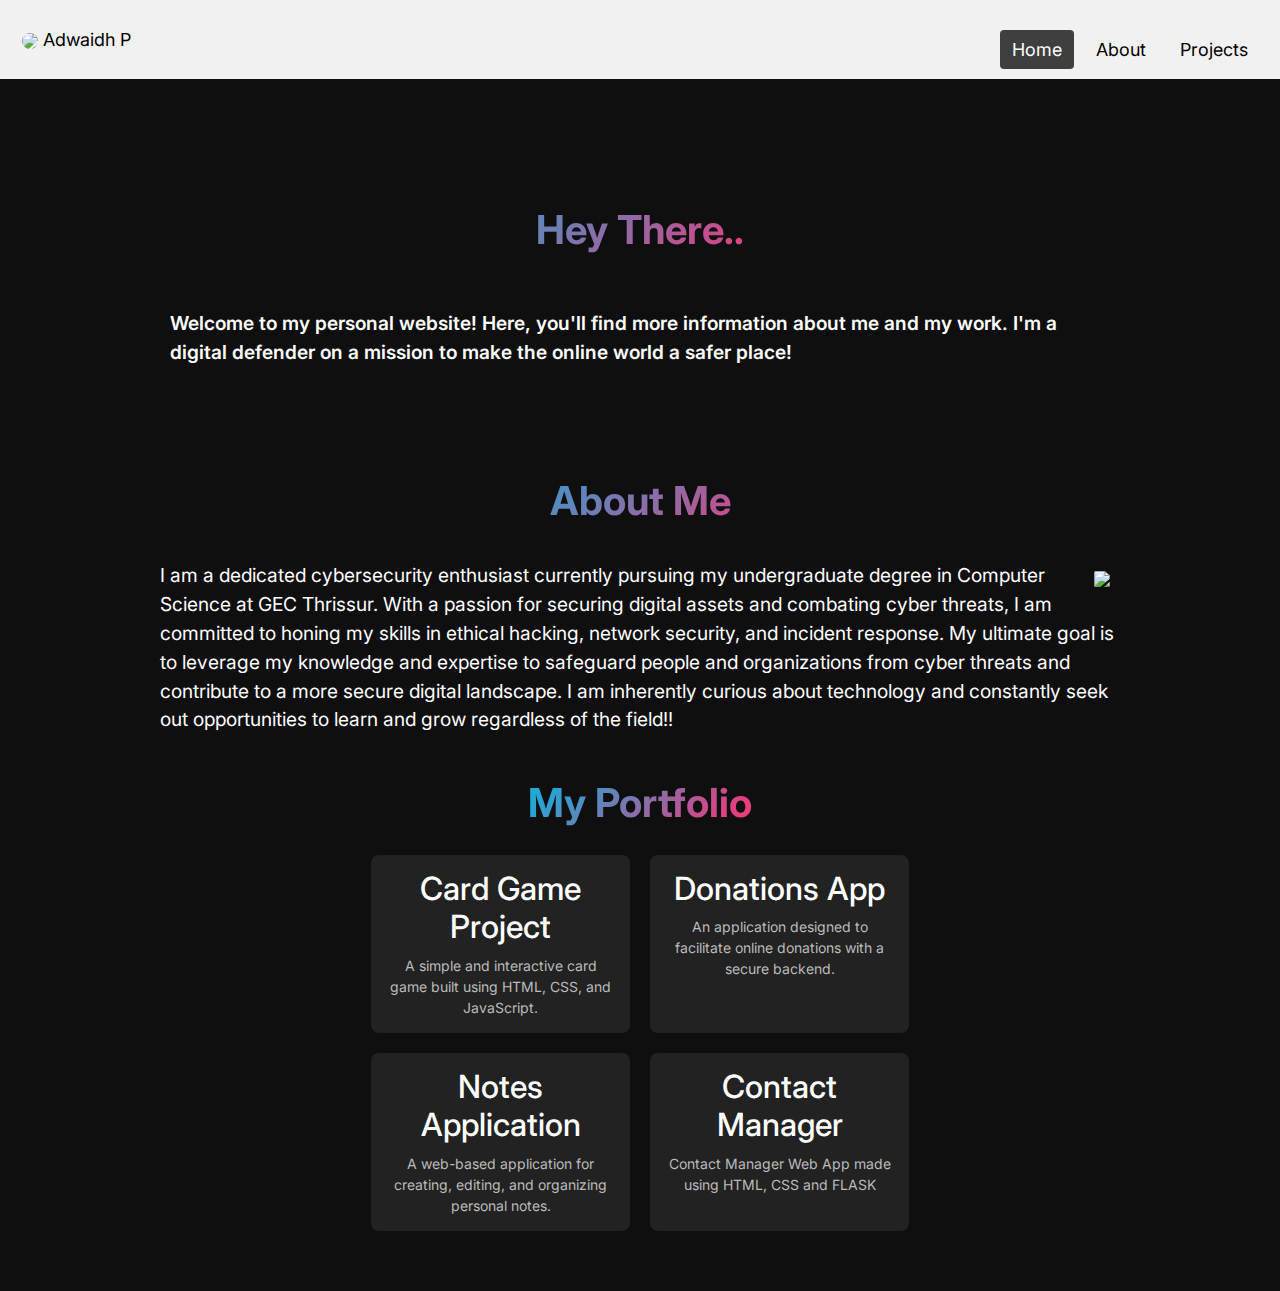
==== index.html @ 16487043 "mob-fix" ====
<!DOCTYPE html>
<html lang="en">
  <head>
    <meta charset="UTF-8" />
    <meta name="viewport" content="width=device-width, initial-scale=1.0" />
    <meta http-equiv="X-UA-Compatible" content="ie=edge" />
    <title>Adwaidh Payattuparambil - Personal Website</title>
    <link
      href="https://cdn.jsdelivr.net/npm/bootstrap@5.3.3/dist/css/bootstrap.min.css"
      rel="stylesheet"
      integrity="sha384-QWTKZyjpPEjISv5WaRU9OFeRpok6YctnYmDr5pNlyT2bRjXh0JMhjY6hW+ALEwIH"
      crossorigin="anonymous"
    />
    <link rel="stylesheet" href="./styles.css" />
    <link rel="preconnect" href="https://fonts.googleapis.com" />
    <link rel="preconnect" href="https://fonts.gstatic.com" crossorigin />
    <link
      href="https://fonts.googleapis.com/css2?family=Inter:wght@100..900&display=swap"
      rel="stylesheet"
    />
    <style>
        body {
          font-family: "Inter", sans-serif;
          font-size: larger;
          margin: 0;
          color: #fff;
          background-color: #0f0f0f;
        }
  
        main {
          display: flex;
          flex-direction: column;
          justify-content: center;
          align-items: center;
          margin: 20px auto;
          max-width: 1000px;
          padding: 20px;
        }
  
        h1 {
          font-weight: bolder;
          background: linear-gradient(-45deg, #ee7752, #e73c7e, #23a6d5, #23d5ab);
          -webkit-background-clip: text;
          -webkit-text-fill-color: transparent;
          animation: gradientMove 3s ease infinite;
          text-align: center;
        }
  
        @keyframes gradientMove {
          0% {
            background-position: 0% 50%;
          }
          100% {
            background-position: 100% 50%;
          }
        }
  
        .project-grid {
          display: grid;
          grid-template-columns: repeat(auto-fill, minmax(250px, 1fr));
          gap: 20px;
          width: 100%;
          padding: 20px;
          box-sizing: border-box;
        }
  
        .project {
          background-color: #222;
          border-radius: 8px;
          padding: 15px;
          transition: transform 0.3s, background-color 0.3s;
          display: flex;
          flex-direction: column;
          align-items: center;
          text-align: center;
          text-decoration: none;
          color: inherit;
        }
  
        .project:hover {
          background-color: #333;
          transform: scale(1.05);
        }
  
        .project a {
          color: #eee;
          text-decoration: none;
          font-size: 18px;
          margin-bottom: 10px;
          font-weight: bold;
        }
  
        .project p {
          font-size: 14px;
          color: #bbb;
          margin: 0;
        }
  
        footer {
          text-align: center;
          padding: 20px;
          background-color: #222;
          color: #fff;
        }
  
        footer ul {
          list-style: none;
          padding: 0;
        }
  
        footer ul li {
          display: inline;
          margin: 0 10px;
        }
  
        footer ul li a {
          color: #fff;
          text-decoration: none;
          transition: color 0.3s ease;
        }
  
        footer ul li a:hover {
          color: #ddd;
        }
      </style>
  </head>
  <body>
    <div class="header">
      <a href="#home" id="dp-text"><img src="./images/dp.jpeg" class="dp" /> Adwaidh P </a>
      <div class="header-right">
        <a class="active" href="#home">Home</a>
        <a href="#about">About</a>
        <a href="#portfolio">Projects</a>
        
      </div>
    </div>

    

    <main>
      <section id="home">
        <h1 style="font-weight: bolder" class="welcome">Hey There..</h1>
        <div>

        <p id="headline">Welcome to my personal website! Here, you'll find more information
            about me and my work. I'm a digital defender on a mission to make the online world a safer place!</p>
        
    </div>
    
      </section>
      <section id="about" >
        <h1>About Me</h1>
        <br>
        <img src="./images/dp.jpeg" id="headpic"/> 
        <p id="about-text">
            
          I am a dedicated cybersecurity enthusiast currently pursuing my undergraduate degree in Computer Science at GEC Thrissur. With a passion for securing digital assets and combating cyber threats, I am committed to honing my skills in ethical hacking, network security, and incident response. My ultimate goal is to leverage my knowledge and expertise to safeguard people and organizations from cyber threats and contribute to a more secure digital landscape. I am inherently curious about technology and constantly seek out opportunities to learn and grow regardless of the field!!
        </p>
        
      </section>
      <br>
      
      <section id="portfolio">
        <h1>My Portfolio</h1>
        <div class="project-grid">
          <a
            href="https://phoenix-0001.github.io/card-game/"
            target="_blank"
            class="project"
          >
            <div>
              <h2>Card Game Project</h2>
              <p>
                A simple and interactive card game built using HTML, CSS, and
                JavaScript.
              </p>
            </div>
          </a>
          <a
            href="https://github.com/Phoenix-0001/donations"
            target="_blank"
            class="project"
          >
            <div>
              <h2>Donations App</h2>
              <p>
                An application designed to facilitate online donations with a
                secure backend.
              </p>
            </div>
          </a>
          <a
            href="https://github.com/Phoenix-0001/Notes"
            target="_blank"
            class="project"
          >
            <div>
              <h2>Notes Application</h2>
              <p>
                A web-based application for creating, editing, and organizing
                personal notes.
              </p>
            </div>
          </a>
          <a
            href="http://itbytes.onrender.com/"
            target="_blank"
            class="project"
          >
            <div>
              <h2>Contact Manager </h2>
              <p>
                Contact Manager Web App made using HTML, CSS and FLASK
              </p>
            </div>
          </a>
        </div>
      </section>
        
      
  </body>
</html>
---- styles.css ----
body {
    font-family: 'Inter', sans-serif;
    font-size: larger;
    margin: 0px;
    color: #fff;
    background-color: rgb(15, 15, 15);
}

main {
    display: flex;
    flex-direction: column;
    justify-content: center;
    align-items: center;
    margin: 20px auto;
    max-width: 1000px; /* Adjust max-width as needed */
}

.welcome {
    display: flex;
    justify-content: center;
    align-items: flex-end;
    height: 15vh;
    background: linear-gradient(-45deg, #ee7752, #e73c7e, #23a6d5, #23d5ab);
    -webkit-background-clip: text;
    -webkit-text-fill-color: transparent;
}

#headline {
    display: flex;
    justify-content: center;
    align-items: center;
    margin-top: 5vh;
    padding: 10px;
    font-weight: 600;
    margin-bottom: 100px;
}

.dp {
    height: 40px;
    border-radius: 50%;
}

#dp-text:hover {
    text-decoration: none;
}

#headpic {
    float: right;
    border-radius: 10%;
    max-height: 200px;
    margin: 10px;

}

/* Style the header with a grey background and some padding */
.header {
    overflow: hidden;
    background-color: #f1f1f1;
    padding: 10px 10px;
}

/* Style the header links */
.header a {
    float: left;
    color: black;
    text-align: center;
    padding: 12px;
    text-decoration: none;
    font-size: 18px;
    line-height: 15px;
    border-radius: 4px;
    margin-right: 10px;
    margin-top: 10px;
}

.header a:hover {
    background-color: #ddd;
    color: black;
    text-decoration: underline;
}

.header a.active {
    background-color: rgb(63, 63, 63);
    color: white;
}

.header-right {
    margin-top: 10px;
    float: right;
}

/* Add media queries for responsiveness - when the screen is 500px wide or less, stack the links on top of each other */
@media screen and (max-width: 500px) {
    *{
        margin:8px;
    }
    .header a {
        float: none;
        display: block;
        text-align: left;
    }
    .header-right {
        float: none;
    }
    #about-text{
        min-width: 56vh;
    }
}
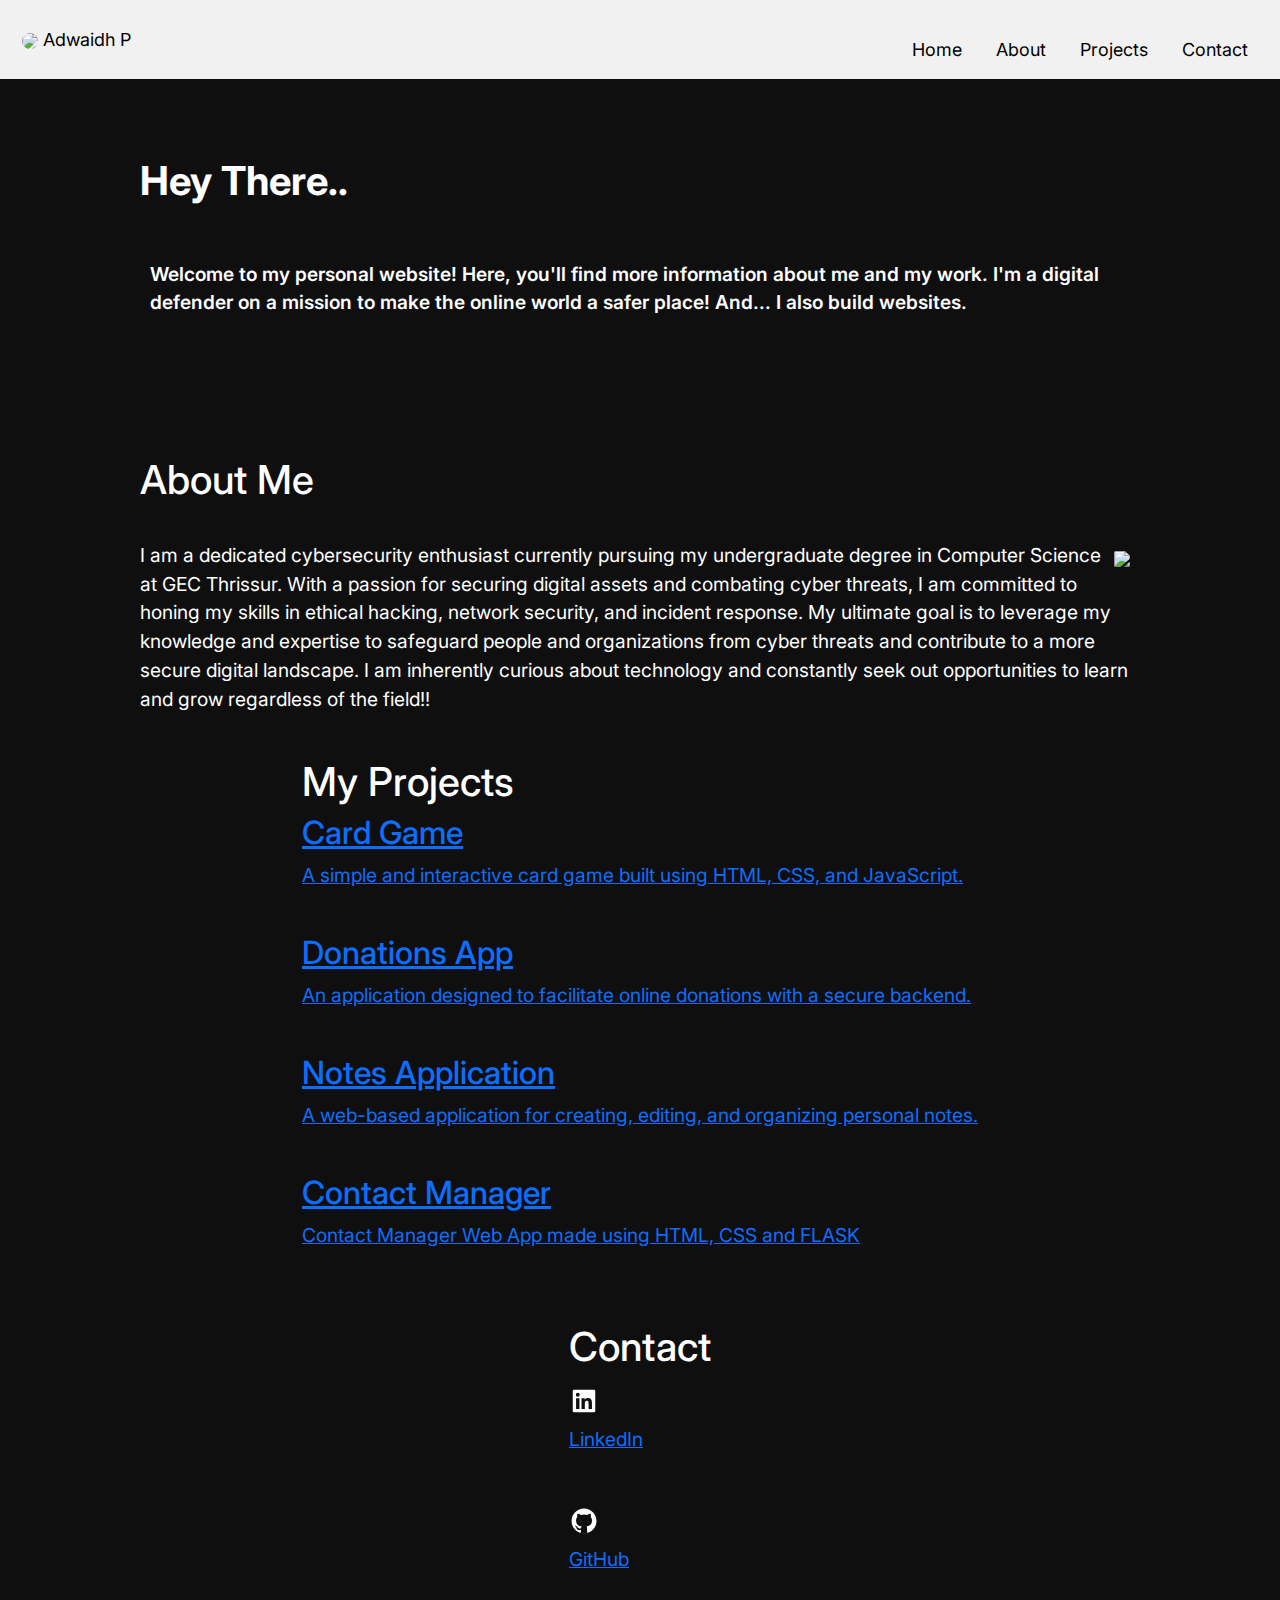
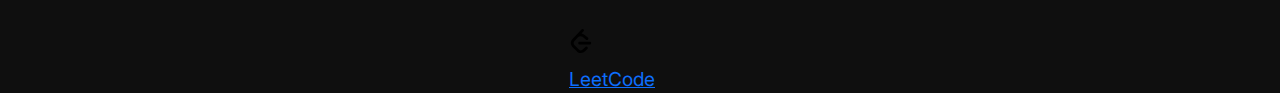
==== commit ed492a4c: "Update index.html" ====
--- a/index.html
+++ b/index.html
@@ -12,125 +12,22 @@
       crossorigin="anonymous"
     />
     <link rel="stylesheet" href="./styles.css" />
-    <link rel="preconnect" href="https://fonts.googleapis.com" />
-    <link rel="preconnect" href="https://fonts.gstatic.com" crossorigin />
-    <link
-      href="https://fonts.googleapis.com/css2?family=Inter:wght@100..900&display=swap"
-      rel="stylesheet"
-    />
-    <style>
-        body {
-          font-family: "Inter", sans-serif;
-          font-size: larger;
-          margin: 0;
-          color: #fff;
-          background-color: #0f0f0f;
-        }
-  
-        main {
-          display: flex;
-          flex-direction: column;
-          justify-content: center;
-          align-items: center;
-          margin: 20px auto;
-          max-width: 1000px;
-          padding: 20px;
-        }
-  
-        h1 {
-          font-weight: bolder;
-          background: linear-gradient(-45deg, #ee7752, #e73c7e, #23a6d5, #23d5ab);
-          -webkit-background-clip: text;
-          -webkit-text-fill-color: transparent;
-          animation: gradientMove 3s ease infinite;
-          text-align: center;
-        }
-  
-        @keyframes gradientMove {
-          0% {
-            background-position: 0% 50%;
-          }
-          100% {
-            background-position: 100% 50%;
-          }
-        }
-  
-        .project-grid {
-          display: grid;
-          grid-template-columns: repeat(auto-fill, minmax(250px, 1fr));
-          gap: 20px;
-          width: 100%;
-          padding: 20px;
-          box-sizing: border-box;
-        }
-  
-        .project {
-          background-color: #222;
-          border-radius: 8px;
-          padding: 15px;
-          transition: transform 0.3s, background-color 0.3s;
-          display: flex;
-          flex-direction: column;
-          align-items: center;
-          text-align: center;
-          text-decoration: none;
-          color: inherit;
-        }
-  
-        .project:hover {
-          background-color: #333;
-          transform: scale(1.05);
-        }
-  
-        .project a {
-          color: #eee;
-          text-decoration: none;
-          font-size: 18px;
-          margin-bottom: 10px;
-          font-weight: bold;
-        }
-  
-        .project p {
-          font-size: 14px;
-          color: #bbb;
-          margin: 0;
-        }
-  
-        footer {
-          text-align: center;
-          padding: 20px;
-          background-color: #222;
-          color: #fff;
-        }
-  
-        footer ul {
-          list-style: none;
-          padding: 0;
-        }
-  
-        footer ul li {
-          display: inline;
-          margin: 0 10px;
-        }
-  
-        footer ul li a {
-          color: #fff;
-          text-decoration: none;
-          transition: color 0.3s ease;
-        }
-  
-        footer ul li a:hover {
-          color: #ddd;
-        }
-      </style>
+    <link rel="preconnect" href="https://fonts.googleapis.com">
+    <link rel="preconnect" href="https://fonts.gstatic.com" crossorigin>
+    <link href="https://fonts.googleapis.com/css2?family=Inter:wght@100..900&family=League+Spartan:wght@100..900&display=swap" rel="stylesheet">
+    <link rel="preconnect" href="https://fonts.googleapis.com">
+<link rel="preconnect" href="https://fonts.gstatic.com" crossorigin>
+<link href="https://fonts.googleapis.com/css2?family=Inter:wght@100..900&family=Kaushan+Script&family=League+Spartan:wght@100..900&display=swap" rel="stylesheet">
   </head>
   <body>
+    
     <div class="header">
       <a href="#home" id="dp-text"><img src="./images/dp.jpeg" class="dp" /> Adwaidh P </a>
       <div class="header-right">
-        <a class="active" href="#home">Home</a>
+        <a  href="#home">Home</a>
         <a href="#about">About</a>
-        <a href="#portfolio">Projects</a>
+        <a href="#project">Projects</a>
+        <a href="#socials">Contact</a>
         
       </div>
     </div>
@@ -138,12 +35,16 @@
     
 
     <main>
+      
       <section id="home">
-        <h1 style="font-weight: bolder" class="welcome">Hey There..</h1>
+        <br><br>
+        <h1 style="font-weight: bolder" >Hey There..</h1>
+        
         <div>
 
         <p id="headline">Welcome to my personal website! Here, you'll find more information
-            about me and my work. I'm a digital defender on a mission to make the online world a safer place!</p>
+            about me and my work. I'm a digital defender on a mission to make the online world a safer place! And... I also build websites.</p>
+            <br>
         
     </div>
     
@@ -160,8 +61,8 @@
       </section>
       <br>
       
-      <section id="portfolio">
-        <h1>My Portfolio</h1>
+      <section id="project">
+        <h1>My Projects</h1>
         <div class="project-grid">
           <a
             href="https://phoenix-0001.github.io/card-game/"
@@ -169,7 +70,7 @@
             class="project"
           >
             <div>
-              <h2>Card Game Project</h2>
+              <h2>Card Game</h2>
               <p>
                 A simple and interactive card game built using HTML, CSS, and
                 JavaScript.
@@ -203,7 +104,7 @@
             </div>
           </a>
           <a
-            href="http://itbytes.onrender.com/"
+            href="https://itbytes.onrender.com/"
             target="_blank"
             class="project"
           >
@@ -214,9 +115,104 @@
               </p>
             </div>
           </a>
+          
         </div>
-      </section>
-        
+        <br>
+      </section>
+      <section id="socials">
+        <h1>Contact</h1>
+        <div class="project-grid">
+          <a
+            href="https://www.linkedin.com/in/adwaidh-p-4b477a29b/"
+            target="_blank"
+            class="project"
+          >
+            <div>
+              <h2><img src="[data-uri]"/></h2>
+              <p>
+                LinkedIn
+              </p>
+            </div>
+          </a>
+          <a
+            href="https://github.com/Phoenix-0001/"
+            target="_blank"
+            class="project"
+          >
+            <div>
+              <h2><img src="[data-uri]"/></h2>
+              <p>
+                GitHub
+              </p>
+            </div>
+          </a>
+          <a
+            href="https://leetcode.com/u/Adwaidhp/"
+            target="_blank"
+            class="project"
+          >
+            <div>
+              <h2><div class="leetcode-icon">
+                <svg width="24px" height="24px" viewBox="0 0 24 24" role="img" xmlns="http://www.w3.org/2000/svg"><path d="M13.483 0a1.374 1.374 0 0 0-.961.438L7.116 6.226l-3.854 4.126a5.266 5.266 0 0 0-1.209 2.104 5.35 5.35 0 0 0-.125.513 5.527 5.527 0 0 0 .062 2.362 5.83 5.83 0 0 0 .349 1.017 5.938 5.938 0 0 0 1.271 1.818l4.277 4.193.039.038c2.248 2.165 5.852 2.133 8.063-.074l2.396-2.392c.54-.54.54-1.414.003-1.955a1.378 1.378 0 0 0-1.951-.003l-2.396 2.392a3.021 3.021 0 0 1-4.205.038l-.02-.019-4.276-4.193c-.652-.64-.972-1.469-.948-2.263a2.68 2.68 0 0 1 .066-.523 2.545 2.545 0 0 1 .619-1.164L9.13 8.114c1.058-1.134 3.204-1.27 4.43-.278l3.501 2.831c.593.48 1.461.387 1.94-.207a1.384 1.384 0 0 0-.207-1.943l-3.5-2.831c-.8-.647-1.766-1.045-2.774-1.202l2.015-2.158A1.384 1.384 0 0 0 13.483 0zm-2.866 12.815a1.38 1.38 0 0 0-1.38 1.382 1.38 1.38 0 0 0 1.38 1.382H20.79a1.38 1.38 0 0 0 1.38-1.382 1.38 1.38 0 0 0-1.38-1.382z"/></svg>
+            </div></h2>
+              <p>
+                LeetCode
+              </p>
+            </div>
+          </a>
+          <a
+            href="https://play.picoctf.org/users/payat"
+            target="_blank"
+            class="project"
+          >
+            <div>
+              <h2><div class="pico-icon">
+                <svg version="1.1" id="Layer_1" xmlns="http://www.w3.org/2000/svg" xmlns:xlink="http://www.w3.org/1999/xlink" x="0px" y="0px"
+                width="100px" height="30px" viewBox="0 0 100 108.4" enable-background="new 0 0 368.112 108.4" xml:space="preserve">
+             
+             <path fill="#C39FCA" d="M31.3,45.1c0-3.4,0.5-6.5,1.6-9.2c1-2.8,2.5-5.1,4.5-7s4.4-3.4,7.2-4.5c2.8-1,6-1.6,9.6-1.6
+               c3.7,0,7,0.5,9.899,1.6c2.801,1.1,5.2,2.6,7,4.5l36,36c0.7-3.5,1.101-7.1,1.101-10.7c0-29.9-24.2-54.1-54.1-54.1S0,24.3,0,54.2
+               c0,29.9,24.2,54.1,54.1,54.1h0.1L31.4,85.5V45.1H31.3z"/>
+             <path fill="#C41230" d="M47.3,50.1c0.8,0.8,1.8,1.5,2.9,1.9c1.1,0.5,2.3,0.7,3.5,0.7S56.1,52.5,57.1,52c1.101-0.5,2-1.1,2.801-1.9
+               c0.8-0.8,1.5-1.7,2-2.8c0.5-1.1,0.699-2.2,0.699-3.3c0-1.3-0.199-2.5-0.699-3.6s-1.101-2.1-1.9-3s-1.8-1.5-2.9-2
+               c-1.1-0.5-2.3-0.8-3.5-0.8c-1.2,0-2.4,0.3-3.5,0.8s-2,1.2-2.9,2c-0.8,0.8-1.5,1.8-2,2.9c-0.5,1.1-0.7,2.2-0.7,3.4
+               c0,1.2,0.2,2.4,0.7,3.5C45.8,48.3,46.5,49.3,47.3,50.1z M71.1,28.9C71,28.9,71.1,28.9,71.1,28.9c1.801,1.9,3.2,4.2,4.2,6.8
+               c0.9,2.6,1.4,5.3,1.4,8.3c0,3.3-0.601,6.3-1.9,8.9S71.9,57.6,69.9,59.4c-1.9,1.7-4.101,3.1-6.4,3.9c-2.3,0.9-4.5,1.3-6.6,1.3
+               c-2.5,0-4.8-0.4-6.8-1.2c-2-0.8-3.7-2-5-3.5v23.7l-13.7,2l22.8,22.8c26.2,0,48-18.7,53-43.4L71.1,28.9z"/>
+             <path fill="#FFFFFF" d="M75.3,35.7C74.4,33.1,73,30.9,71.1,29c-1.899-1.9-4.199-3.4-7-4.5c-2.8-1.1-6.1-1.6-9.899-1.6
+               c-3.6,0-6.8,0.5-9.6,1.6c-2.8,1-5.2,2.5-7.2,4.5c-2,1.9-3.5,4.3-4.5,7c-1,2.8-1.6,5.8-1.6,9.2v40.5l13.7-2V60c1.4,1.6,3,2.7,5,3.5
+               s4.3,1.2,6.8,1.2c2.101,0,4.3-0.4,6.601-1.3c2.3-0.9,4.5-2.2,6.399-3.9c1.9-1.7,3.601-3.9,4.9-6.5s1.899-5.5,1.899-8.9
+               C76.7,41,76.2,38.3,75.3,35.7z M61.9,47.3c-0.5,1.1-1.101,2-2,2.8C59.1,50.9,58.1,51.6,57.1,52C56,52.5,54.9,52.7,53.7,52.7
+               s-2.4-0.2-3.5-0.7c-1.1-0.5-2.1-1.1-2.9-1.9c-0.8-0.8-1.5-1.8-2-2.9c-0.5-1.1-0.7-2.3-0.7-3.5c0-1.2,0.2-2.4,0.7-3.4
+               c0.5-1.1,1.1-2,2-2.9c0.8-0.8,1.8-1.5,2.9-2c1.1-0.5,2.2-0.8,3.5-0.8c1.2,0,2.399,0.3,3.5,0.8c1.1,0.5,2.1,1.2,2.899,2
+               c0.801,0.8,1.4,1.8,1.9,3c0.5,1.1,0.7,2.3,0.7,3.6C62.6,45.1,62.4,46.2,61.9,47.3z"/>
+             </svg>            </div></h2>
+              <p>
+                PicoCTF
+              </p>
+            </div>
+          </a>
+          
+          <!-- <a
+            href="https://github.com/Phoenix-0001/Notes"
+            target="_blank"
+            class="project"
+          >
+            <div>
+              <h2><div class="resume-icon">
+                <img src="[data-uri]"/>            </div></h2>
+              <p>
+                Download Resume
+              </p>
+            </div>
+          </a> -->
+          
+        </div>
+      </section>
+      
       
   </body>
+  <footer>
+    <p>&copy; 2024 Adwaidh Payattuparambil. All rights reserved.</p>
+  </footer>
 </html>
--- a/styles.css
+++ b/styles.css
@@ -1,108 +1,107 @@
 body {
-    font-family: 'Inter', sans-serif;
-    font-size: larger;
-    margin: 0px;
-    color: #fff;
-    background-color: rgb(15, 15, 15);
+  font-family: "Inter", sans-serif;
+  font-size: larger;
+  margin: 0px;
+  color: #fff;
+  background-color: rgb(15, 15, 15);
 }
 
 main {
-    display: flex;
-    flex-direction: column;
-    justify-content: center;
-    align-items: center;
-    margin: 20px auto;
-    max-width: 1000px; /* Adjust max-width as needed */
+  display: flex;
+  flex-direction: column;
+  justify-content: center;
+  align-items: center;
+  margin: 20px auto;
+  max-width: 1000px; /* Adjust max-width as needed */
 }
 
 .welcome {
-    display: flex;
-    justify-content: center;
-    align-items: flex-end;
-    height: 15vh;
-    background: linear-gradient(-45deg, #ee7752, #e73c7e, #23a6d5, #23d5ab);
-    -webkit-background-clip: text;
-    -webkit-text-fill-color: transparent;
+  display: flex;
+  justify-content: center;
+  align-items: flex-end;
+  height: 15vh;
+  background: linear-gradient(-45deg, #ee7752, #e73c7e, #23a6d5, #23d5ab);
+  -webkit-background-clip: text;
+  -webkit-text-fill-color: transparent;
 }
 
 #headline {
-    display: flex;
-    justify-content: center;
-    align-items: center;
-    margin-top: 5vh;
-    padding: 10px;
-    font-weight: 600;
-    margin-bottom: 100px;
+  display: flex;
+  justify-content: center;
+  align-items: center;
+  margin-top: 5vh;
+  padding: 10px;
+  font-weight: 600;
+  margin-bottom: 100px;
 }
 
 .dp {
-    height: 40px;
-    border-radius: 50%;
+  height: 40px;
+  border-radius: 50%;
 }
 
 #dp-text:hover {
-    text-decoration: none;
+  text-decoration: none;
 }
 
 #headpic {
-    float: right;
-    border-radius: 10%;
-    max-height: 200px;
-    margin: 10px;
-
+  float: right;
+  border-radius: 10%;
+  max-height: 200px;
+  margin: 10px;
 }
 
 /* Style the header with a grey background and some padding */
 .header {
-    overflow: hidden;
-    background-color: #f1f1f1;
-    padding: 10px 10px;
+  overflow: hidden;
+  background-color: #f1f1f1;
+  padding: 10px 10px;
 }
 
 /* Style the header links */
 .header a {
-    float: left;
-    color: black;
-    text-align: center;
-    padding: 12px;
-    text-decoration: none;
-    font-size: 18px;
-    line-height: 15px;
-    border-radius: 4px;
-    margin-right: 10px;
-    margin-top: 10px;
+  float: left;
+  color: black;
+  text-align: center;
+  padding: 12px;
+  text-decoration: none;
+  font-size: 18px;
+  line-height: 15px;
+  border-radius: 4px;
+  margin-right: 10px;
+  margin-top: 10px;
 }
 
 .header a:hover {
-    background-color: #ddd;
-    color: black;
-    text-decoration: underline;
+  background-color: #ddd;
+  color: black;
+  text-decoration: underline;
 }
 
 .header a.active {
-    background-color: rgb(63, 63, 63);
-    color: white;
+  background-color: rgb(63, 63, 63);
+  color: white;
 }
 
 .header-right {
-    margin-top: 10px;
-    float: right;
+  margin-top: 10px;
+  float: right;
 }
 
 /* Add media queries for responsiveness - when the screen is 500px wide or less, stack the links on top of each other */
 @media screen and (max-width: 500px) {
-    *{
-        margin:8px;
-    }
-    .header a {
-        float: none;
-        display: block;
-        text-align: left;
-    }
-    .header-right {
-        float: none;
-    }
-    #about-text{
-        min-width: 56vh;
-    }
+  * {
+    margin: 5px;
+  }
+  .header a {
+    float: none;
+    display: block;
+    text-align: left;
+  }
+  .header-right {
+    float: none;
+  }
+  #headpic{
+    max-height:160px;
+  }
 }
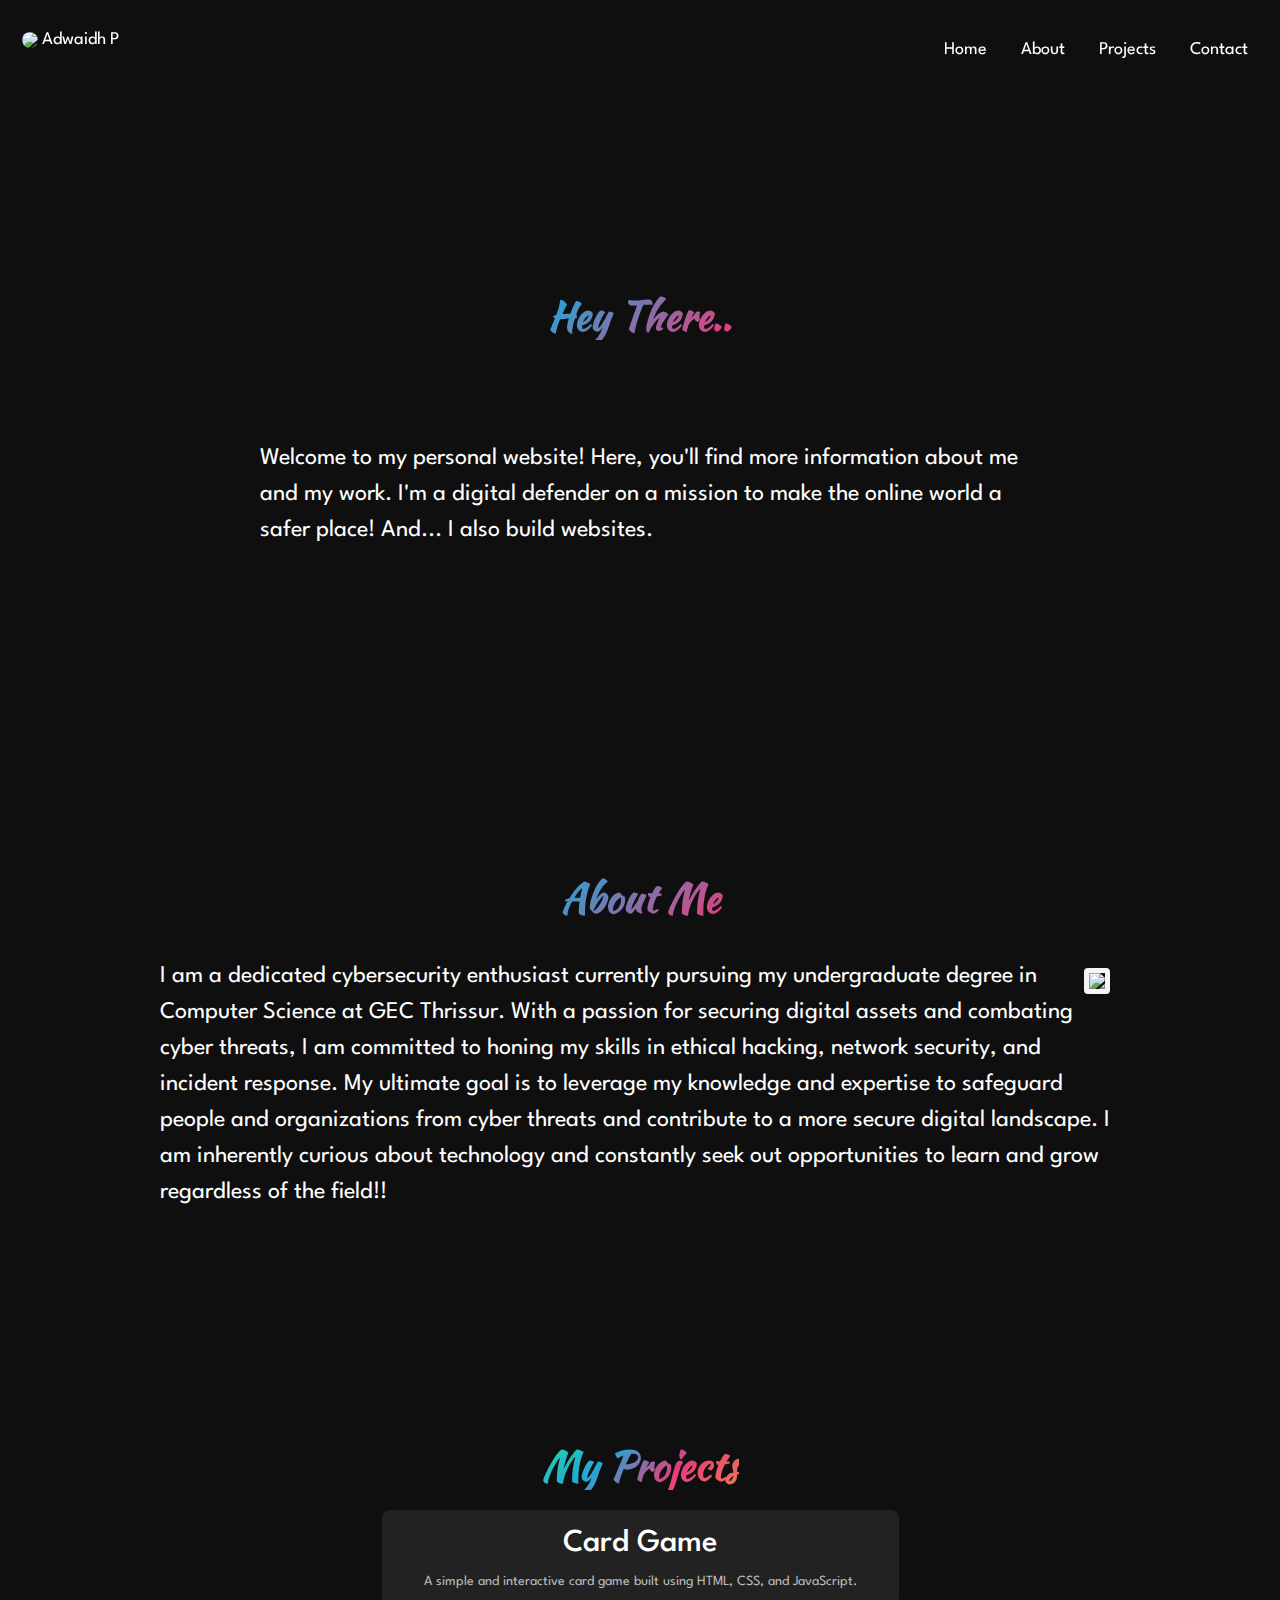
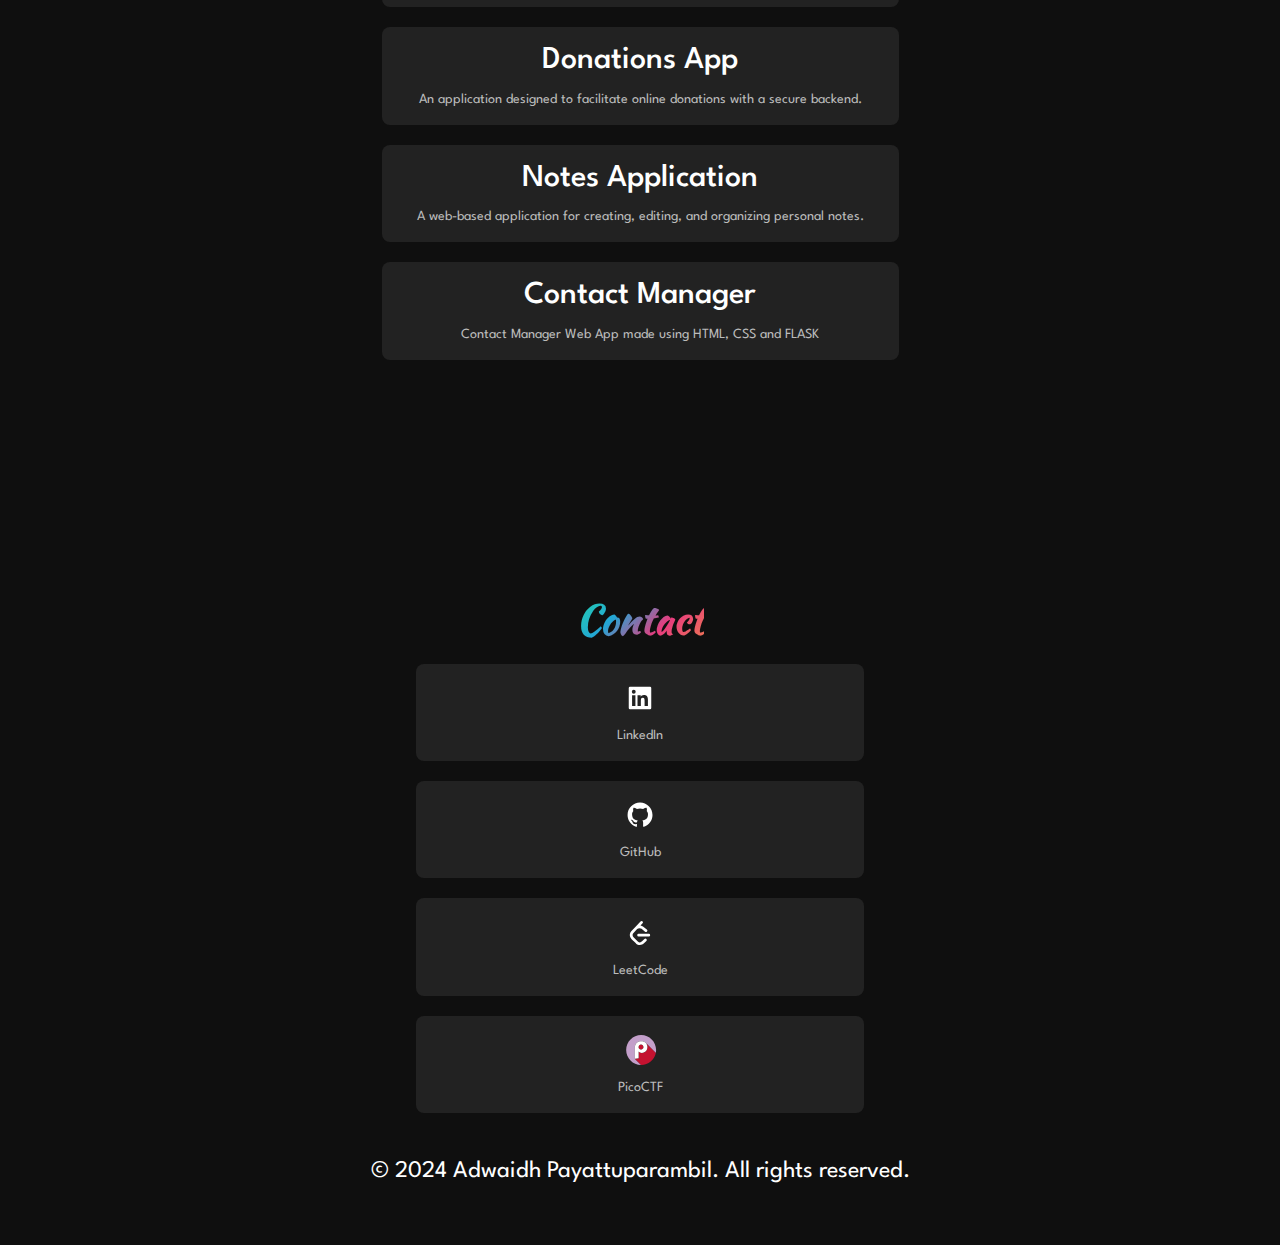
==== commit f840952f: "Header Update" ====
--- a/index.html
+++ b/index.html
@@ -15,9 +15,10 @@
     <link rel="preconnect" href="https://fonts.googleapis.com">
     <link rel="preconnect" href="https://fonts.gstatic.com" crossorigin>
     <link href="https://fonts.googleapis.com/css2?family=Inter:wght@100..900&family=League+Spartan:wght@100..900&display=swap" rel="stylesheet">
-    <link rel="preconnect" href="https://fonts.googleapis.com">
-<link rel="preconnect" href="https://fonts.gstatic.com" crossorigin>
+    <link href="https://fonts.googleapis.com/css2?family=Poppins:wght@300&amp;family=Quicksand:wght@300&amp;family=Roboto:wght@700&amp;display=swap" rel="stylesheet">
 <link href="https://fonts.googleapis.com/css2?family=Inter:wght@100..900&family=Kaushan+Script&family=League+Spartan:wght@100..900&display=swap" rel="stylesheet">
+
+<link rel="icon" href="./images/favicon.ico" type="image/x-icon">
   </head>
   <body>
     
@@ -65,7 +66,7 @@
         <h1>My Projects</h1>
         <div class="project-grid">
           <a
-            href="https://phoenix-0001.github.io/card-game/"
+            href="https://adwaidhp.github.io/card-game/"
             target="_blank"
             class="project"
           >
@@ -78,7 +79,7 @@
             </div>
           </a>
           <a
-            href="https://github.com/Phoenix-0001/donations"
+            href="https://github.com/adwaidhp/donations"
             target="_blank"
             class="project"
           >
@@ -91,7 +92,7 @@
             </div>
           </a>
           <a
-            href="https://github.com/Phoenix-0001/Notes"
+            href="https://github.com/adwaidhp/Notes"
             target="_blank"
             class="project"
           >
@@ -135,7 +136,7 @@
             </div>
           </a>
           <a
-            href="https://github.com/Phoenix-0001/"
+            href="https://github.com/adwaidhp/"
             target="_blank"
             class="project"
           >
@@ -194,7 +195,7 @@
           </a>
           
           <!-- <a
-            href="https://github.com/Phoenix-0001/Notes"
+            href="https://github.com/adwaidhp"
             target="_blank"
             class="project"
           >
--- a/styles.css
+++ b/styles.css
@@ -1,6 +1,6 @@
 body {
-  font-family: "Inter", sans-serif;
-  font-size: larger;
+  font-family: "League Spartan",   sans-serif;/* sans-serif;*/
+  font-size: x-large;
   margin: 0px;
   color: #fff;
   background-color: rgb(15, 15, 15);
@@ -12,26 +12,42 @@
   justify-content: center;
   align-items: center;
   margin: 20px auto;
-  max-width: 1000px; /* Adjust max-width as needed */
-}
-
-.welcome {
-  display: flex;
-  justify-content: center;
-  align-items: flex-end;
-  height: 15vh;
-  background: linear-gradient(-45deg, #ee7752, #e73c7e, #23a6d5, #23d5ab);
+  max-width: 1000px; 
+  padding:20px;
+}
+
+h1 {
+   background: linear-gradient(-45deg, #ee7752, #e73c7e, #23a6d5, #23d5ab);
+
   -webkit-background-clip: text;
   -webkit-text-fill-color: transparent;
-}
+  color:rgb(85, 132, 236);
+  margin: 20vh;
+  margin-bottom: 0vh;
+  animation: gradientMove 3s ease infinite;
+  text-align: center;
+  font-family: "Kaushan Script", cursive;
+  font-weight: 600;
+  font-style: normal;
+}
+
+@keyframes gradientMove {
+  0% {
+    background-position: 0% 50%;
+  }
+  100% {
+    background-position: 100% 50%;
+  }
+}
+
 
 #headline {
   display: flex;
   justify-content: center;
   align-items: center;
-  margin-top: 5vh;
+  margin: 10vh;
+  
   padding: 10px;
-  font-weight: 600;
   margin-bottom: 100px;
 }
 
@@ -46,22 +62,104 @@
 
 #headpic {
   float: right;
-  border-radius: 10%;
+  border-radius: 15%;
+  border: 5px solid whitesmoke;
   max-height: 200px;
   margin: 10px;
-}
+  box-shadow: 0 0 25px var(whitesmoke);
+  cursor: pointer;
+  transition: 0.4s ease-in-out;
+
+}
+#headpic:hover {
+  box-shadow: 0 0 25px var(rgb(255, 255, 255)), 0 0 50px var(rgba(255, 255, 255, 0.815)),
+    0 0 100px var(rgba(255, 255, 255, 0.414));
+}
+
+/*Project portfolio*/
+.project-grid {
+  display: grid;
+  grid-template-columns: repeat(auto-fill, minmax(250px, 2fr));
+  gap: 20px;
+  width: 100%;
+  padding: 20px;
+  box-sizing: border-box;
+}
+
+.project {
+  background-color: #222;
+  border-radius: 8px;
+  padding: 15px;
+  transition: transform 0.3s, background-color 0.3s;
+  display: flex;
+  flex-direction: column;
+  align-items: center;
+  text-align: center;
+  text-decoration: none;
+  color: inherit;
+  
+}
+
+.project:hover {
+  background-color: #333;
+  transform: scale(1.05);
+}
+
+.project a {
+  color: #eee;
+  text-decoration: none;
+  font-size: 18px;
+  margin-bottom: 10px;
+  font-weight: bold;
+}
+
+.project p {
+  font-size: 14px;
+  color: #bbb;
+  margin: 0;
+}
+
+
+
+footer {
+  display: flex;
+  width:100% ;
+  padding-top: 20px;
+  padding-bottom: 0px;
+  background-color: rgb(15, 15, 15);
+  justify-content: center;
+  color: #fff;
+}
+.leetcode-icon {
+  fill: white; 
+  display: inline-block;
+}
+.pico-icon {
+  fill: white; 
+  display: inline-block;
+}
+
+
+
+/* NAV-BAR*/
 
 /* Style the header with a grey background and some padding */
 .header {
   overflow: hidden;
-  background-color: #f1f1f1;
+  background-color: #fffdfd00;
   padding: 10px 10px;
+  position: fixed;
+  width: 100%;
+  top:0;
+  backdrop-filter: blur(10px);
+  
+  
 }
 
 /* Style the header links */
 .header a {
   float: left;
-  color: black;
+  color: white;
   text-align: center;
   padding: 12px;
   text-decoration: none;
@@ -73,9 +171,13 @@
 }
 
 .header a:hover {
-  background-color: #ddd;
-  color: black;
+  /*background-color: #ddd;*/
+  color: rgb(255, 114, 234);/* rgb(85, 132, 236);;*/
   text-decoration: underline;
+  background: linear-gradient(-45deg, #ee7752, #e73c7e, #23a6d5, #23d5ab);
+
+  -webkit-background-clip: text;
+  -webkit-text-fill-color: transparent;
 }
 
 .header a.active {
@@ -93,15 +195,37 @@
   * {
     margin: 5px;
   }
-  .header a {
+  h1{
+    margin:0px;
+    font-size: xx-large;
+  }
+  
+  .header{
+    padding:5px 5px;
+    border-radius: 10px;
+    position: relative;
+    margin-right: 10px;
+    width:97.5%
+  }
+  .header a  {
     float: none;
     display: block;
     text-align: left;
+    padding: 0px;
   }
   .header-right {
-    float: none;
-  }
+    display:none;
+  }
+  
   #headpic{
-    max-height:160px;
-  }
-}
+    max-height:150px;
+  }
+  #headline {
+    display: flex;
+    justify-content: center;
+    align-items: center;
+    margin:0px;
+    margin-top:50px;
+    margin-bottom: 100px;
+  }
+}
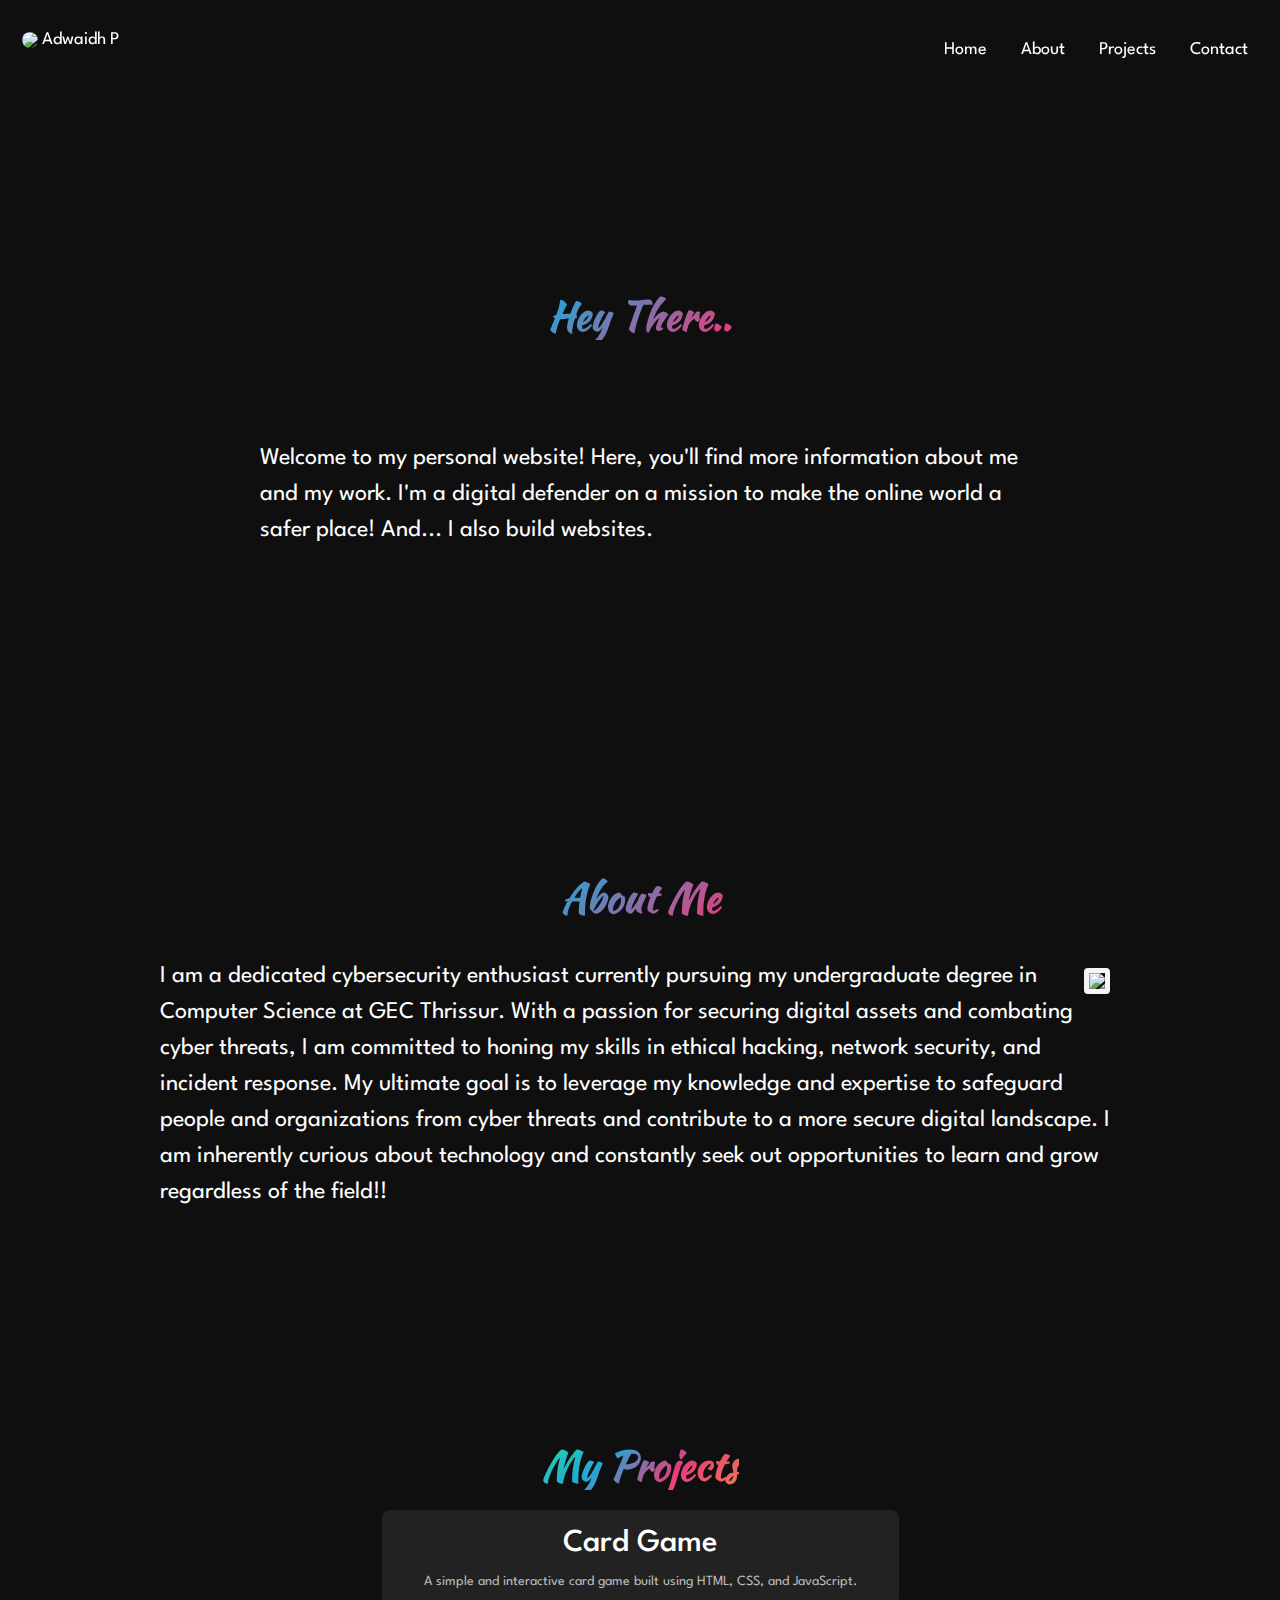
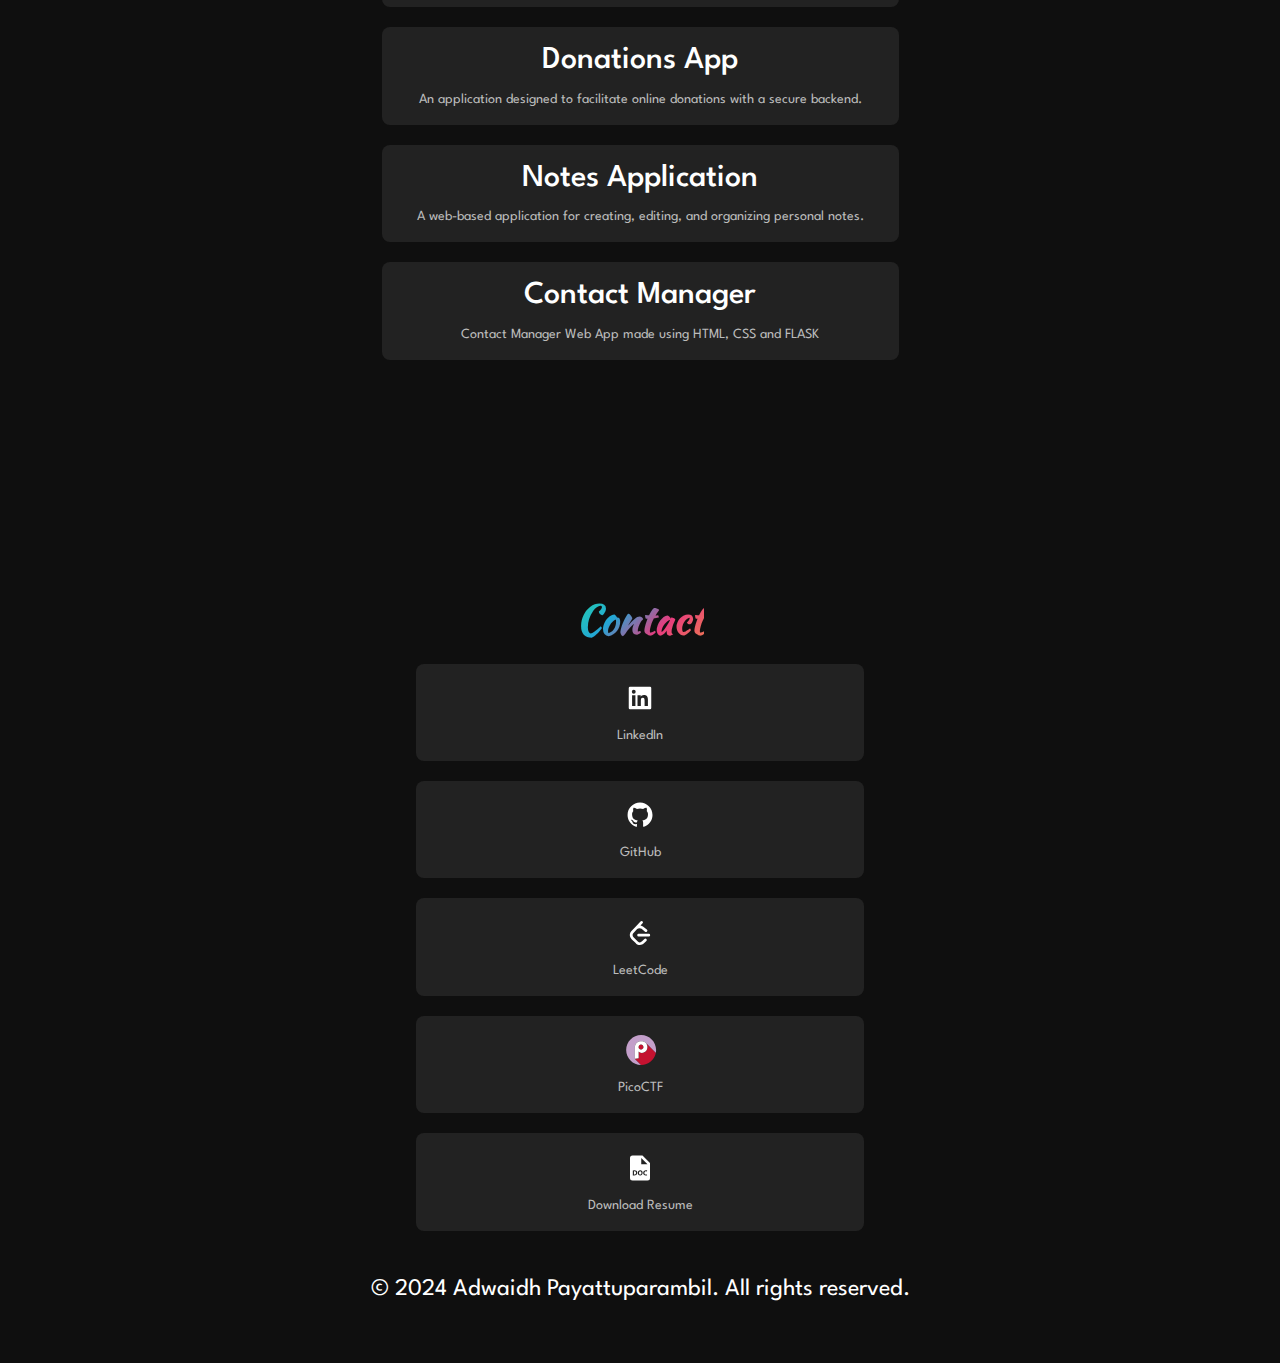
==== commit 5b913e15: "Update index.html" ====
--- a/index.html
+++ b/index.html
@@ -15,7 +15,6 @@
     <link rel="preconnect" href="https://fonts.googleapis.com">
     <link rel="preconnect" href="https://fonts.gstatic.com" crossorigin>
     <link href="https://fonts.googleapis.com/css2?family=Inter:wght@100..900&family=League+Spartan:wght@100..900&display=swap" rel="stylesheet">
-    <link href="https://fonts.googleapis.com/css2?family=Poppins:wght@300&amp;family=Quicksand:wght@300&amp;family=Roboto:wght@700&amp;display=swap" rel="stylesheet">
 <link href="https://fonts.googleapis.com/css2?family=Inter:wght@100..900&family=Kaushan+Script&family=League+Spartan:wght@100..900&display=swap" rel="stylesheet">
 
 <link rel="icon" href="./images/favicon.ico" type="image/x-icon">
@@ -23,7 +22,7 @@
   <body>
     
     <div class="header">
-      <a href="#home" id="dp-text"><img src="./images/dp.jpeg" class="dp" /> Adwaidh P </a>
+      <a href="https://adwaidhp.github.io/home/" id="dp-text"><img src="./images/dp.jpeg" class="dp" /> Adwaidh P </a>
       <div class="header-right">
         <a  href="#home">Home</a>
         <a href="#about">About</a>
@@ -194,8 +193,8 @@
             </div>
           </a>
           
-          <!-- <a
-            href="https://github.com/adwaidhp"
+         <a
+            href="https://drive.google.com/file/d/1RRIEE85Dx0dr0SA21Olsd-h28geoLjAs/view?usp=sharing"
             target="_blank"
             class="project"
           >
@@ -206,7 +205,7 @@
                 Download Resume
               </p>
             </div>
-          </a> -->
+          </a>
           
         </div>
       </section>
--- a/styles.css
+++ b/styles.css
@@ -66,10 +66,6 @@
   border: 5px solid whitesmoke;
   max-height: 200px;
   margin: 10px;
-  box-shadow: 0 0 25px var(whitesmoke);
-  cursor: pointer;
-  transition: 0.4s ease-in-out;
-
 }
 #headpic:hover {
   box-shadow: 0 0 25px var(rgb(255, 255, 255)), 0 0 50px var(rgba(255, 255, 255, 0.815)),
@@ -172,10 +168,9 @@
 
 .header a:hover {
   /*background-color: #ddd;*/
-  color: rgb(255, 114, 234);/* rgb(85, 132, 236);;*/
+  /*color: rgb(85, 132, 236);;*/
   text-decoration: underline;
   background: linear-gradient(-45deg, #ee7752, #e73c7e, #23a6d5, #23d5ab);
-
   -webkit-background-clip: text;
   -webkit-text-fill-color: transparent;
 }
@@ -205,7 +200,8 @@
     border-radius: 10px;
     position: relative;
     margin-right: 10px;
-    width:97.5%
+    width:97.5%;
+    top:0px;
   }
   .header a  {
     float: none;
@@ -228,4 +224,5 @@
     margin-top:50px;
     margin-bottom: 100px;
   }
-}
+  
+}
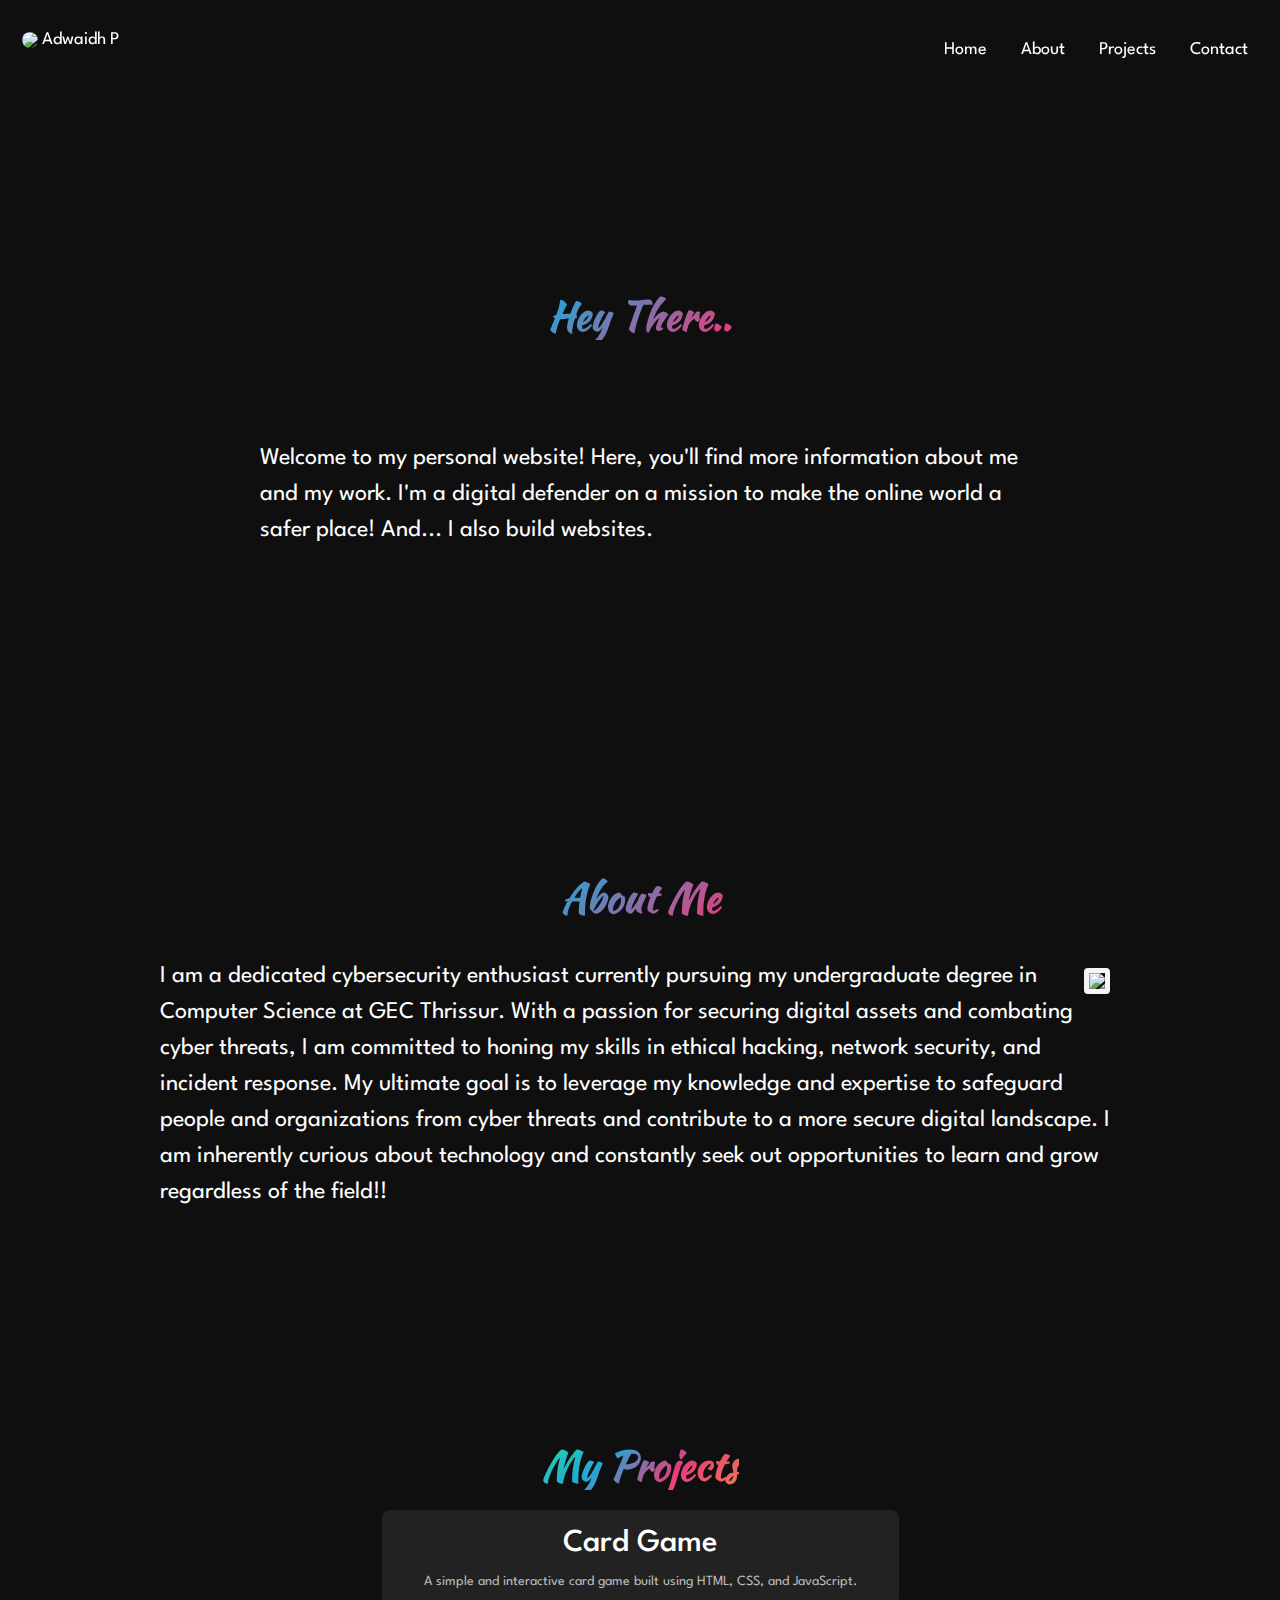
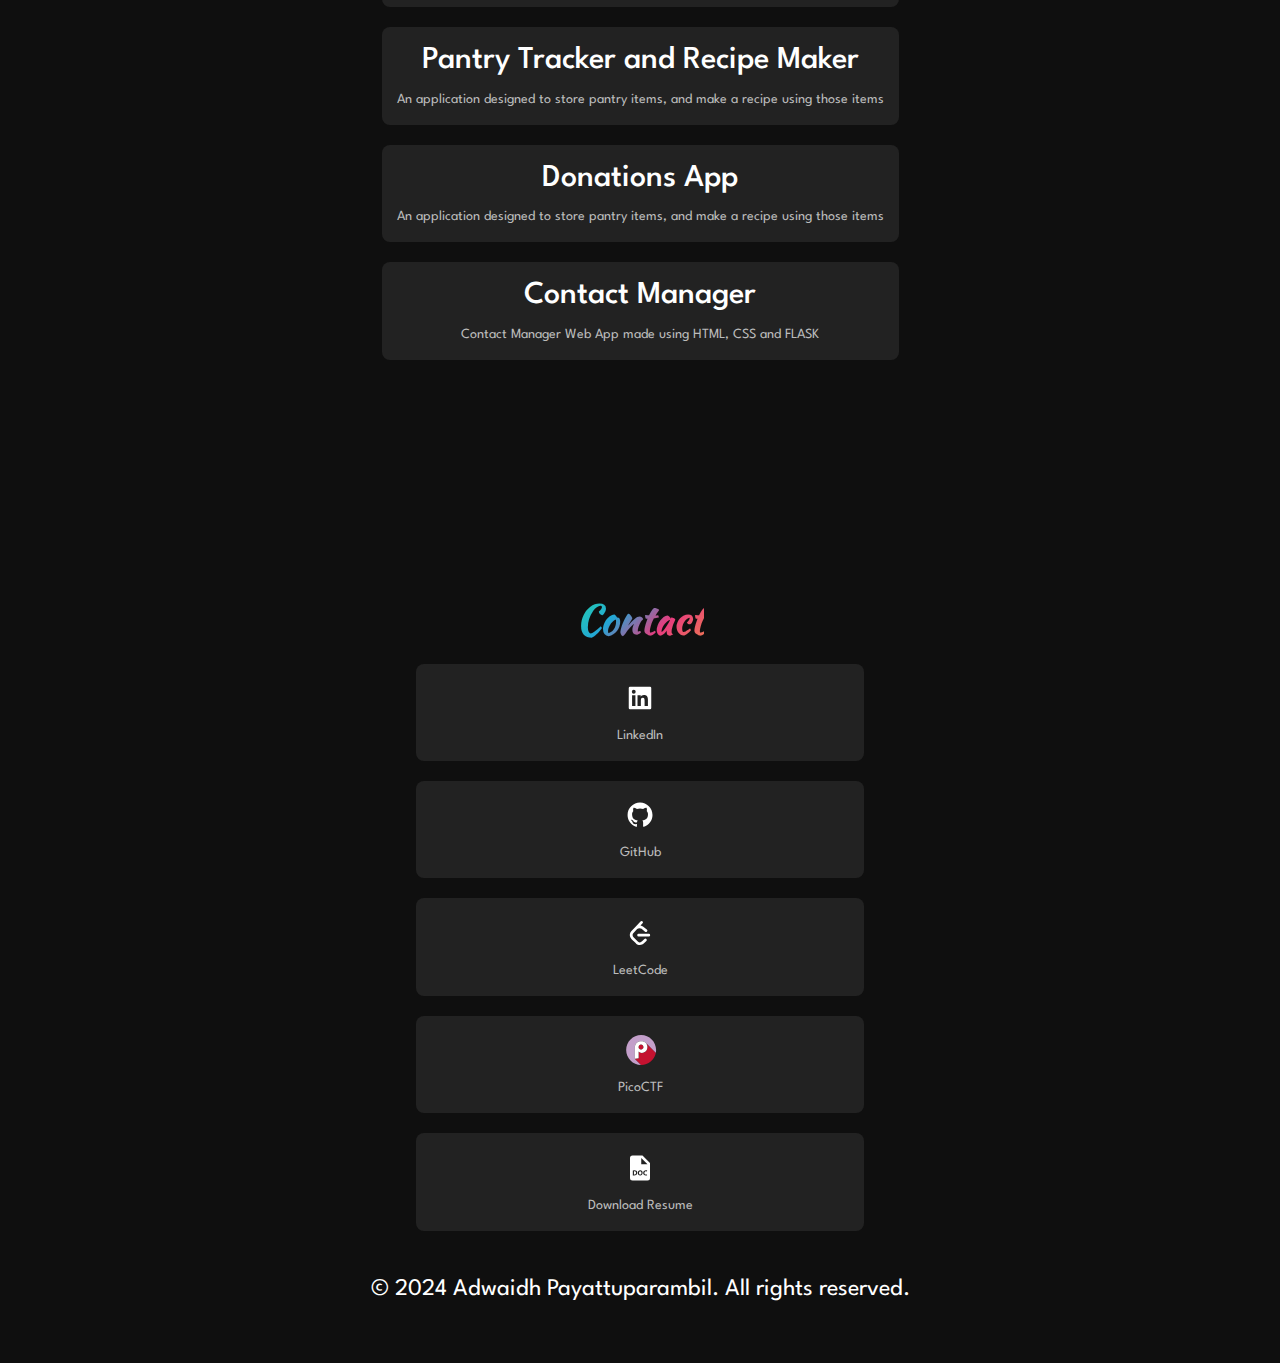
==== commit babc45f2: "Update index.html" ====
--- a/index.html
+++ b/index.html
@@ -78,28 +78,26 @@
             </div>
           </a>
           <a
-            href="https://github.com/adwaidhp/donations"
+            href="https://pantry-tracker-bay.vercel.app/"
+            target="_blank"
+            class="project"
+          >
+            <div>
+              <h2>Pantry Tracker and Recipe Maker</h2>
+              <p>
+                An application designed to store pantry items, and make a recipe using those items
+              </p>
+            </div>
+          </a>
+          <a
+            href="https://github.com/adwaidhp/Notes"
             target="_blank"
             class="project"
           >
             <div>
               <h2>Donations App</h2>
               <p>
-                An application designed to facilitate online donations with a
-                secure backend.
-              </p>
-            </div>
-          </a>
-          <a
-            href="https://github.com/adwaidhp/Notes"
-            target="_blank"
-            class="project"
-          >
-            <div>
-              <h2>Notes Application</h2>
-              <p>
-                A web-based application for creating, editing, and organizing
-                personal notes.
+                An application designed to store pantry items, and make a recipe using those items
               </p>
             </div>
           </a>
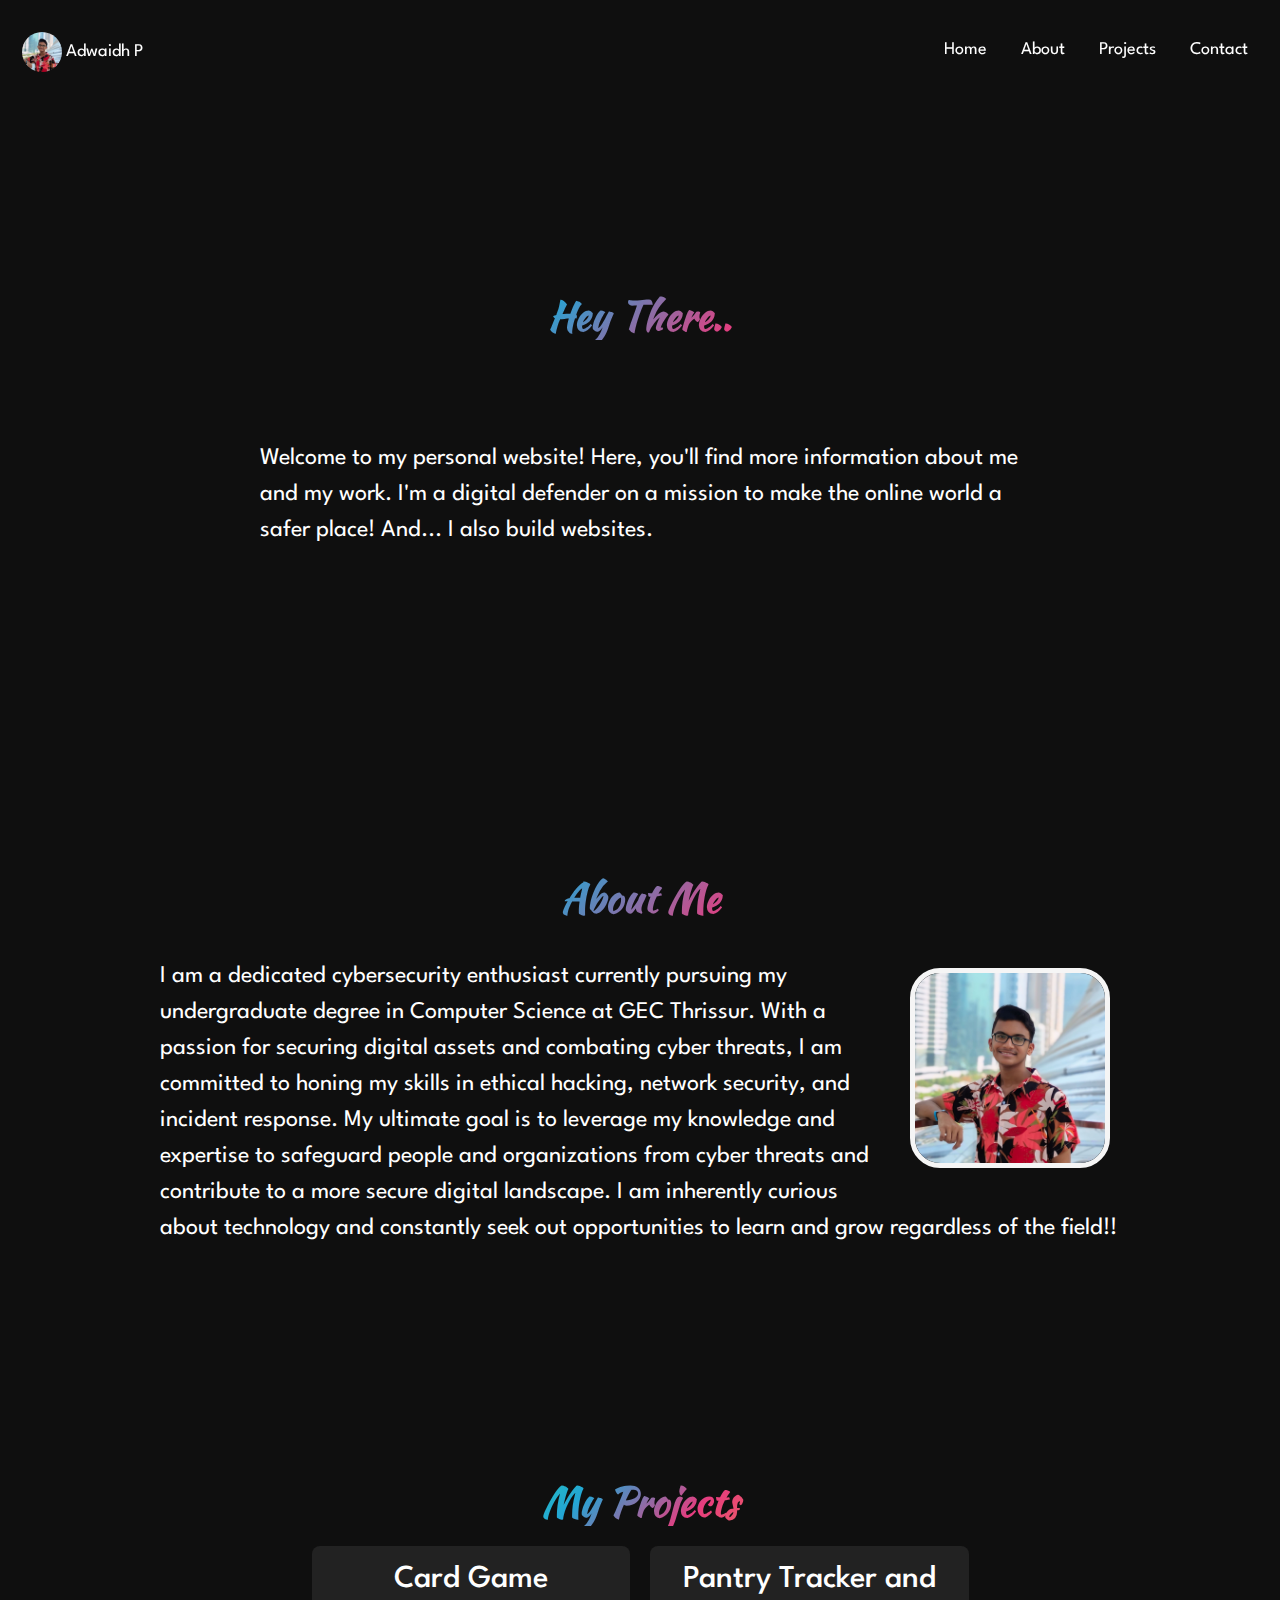
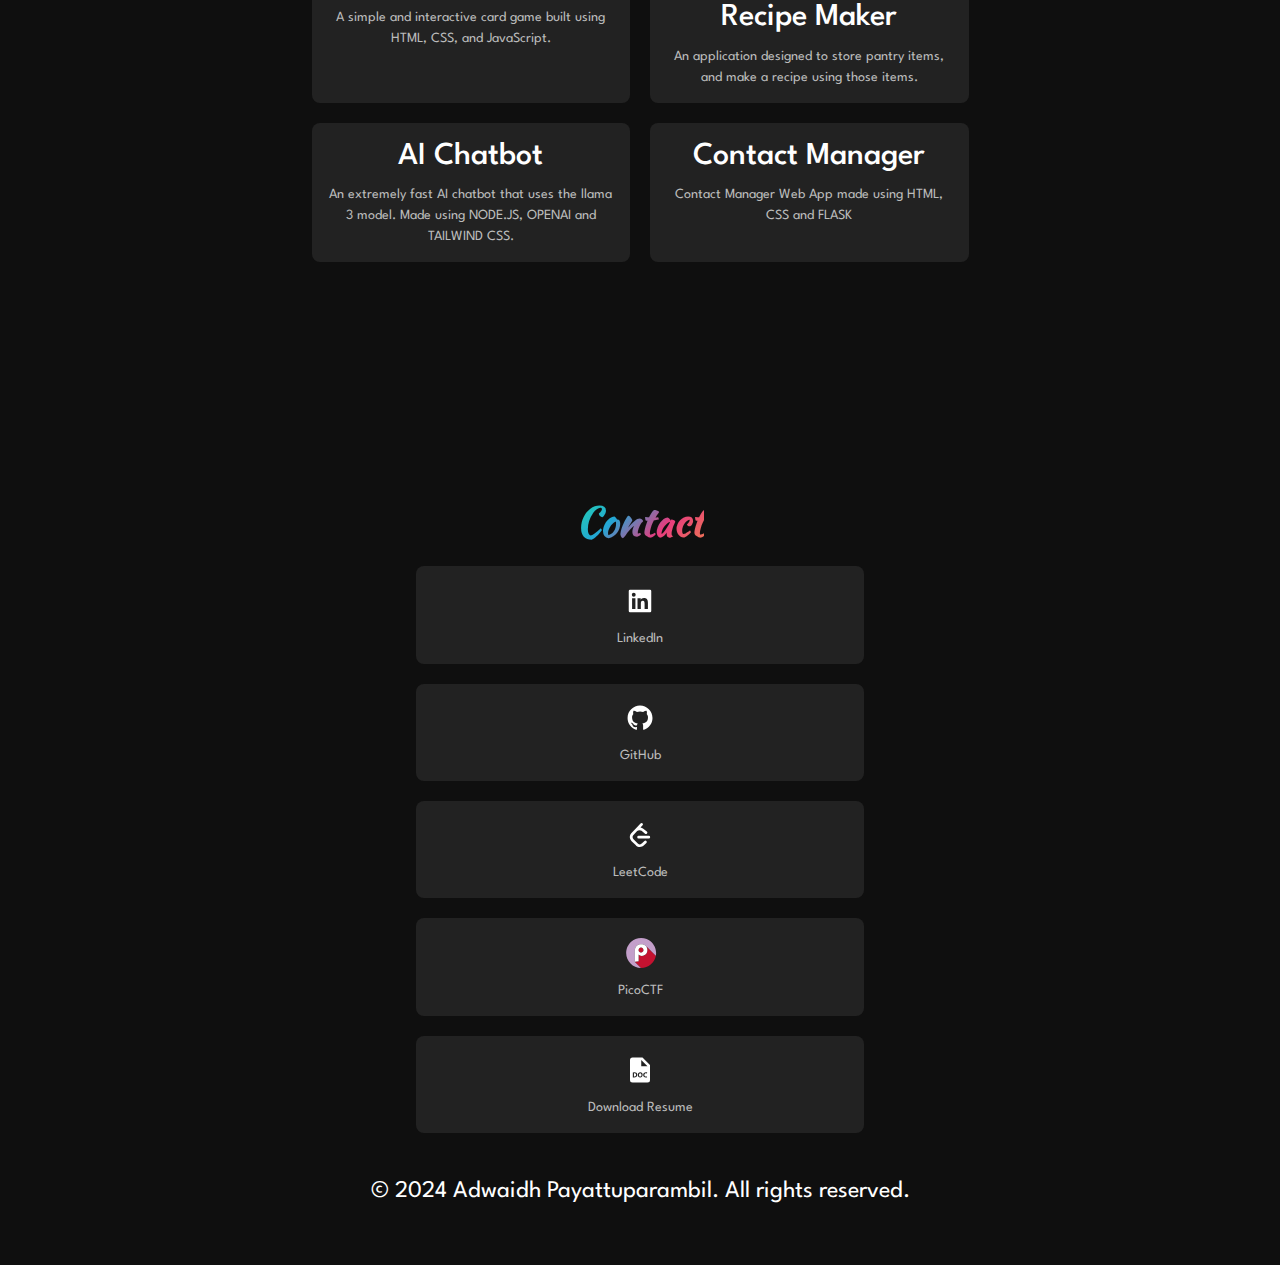
==== commit b8785e67: "Update index.html" ====
--- a/index.html
+++ b/index.html
@@ -85,19 +85,19 @@
             <div>
               <h2>Pantry Tracker and Recipe Maker</h2>
               <p>
-                An application designed to store pantry items, and make a recipe using those items
-              </p>
-            </div>
-          </a>
-          <a
-            href="https://github.com/adwaidhp/Notes"
-            target="_blank"
-            class="project"
-          >
-            <div>
-              <h2>Donations App</h2>
-              <p>
-                An application designed to store pantry items, and make a recipe using those items
+                An application designed to store pantry items, and make a recipe using those items.
+              </p>
+            </div>
+          </a>
+          <a
+            href="https://chatbot-three-ochre.vercel.app/"
+            target="_blank"
+            class="project"
+          >
+            <div>
+              <h2>AI Chatbot</h2>
+              <p>
+                An extremely fast AI chatbot that uses the llama 3 model. Made using NODE.JS, OPENAI and TAILWIND CSS.
               </p>
             </div>
           </a>
